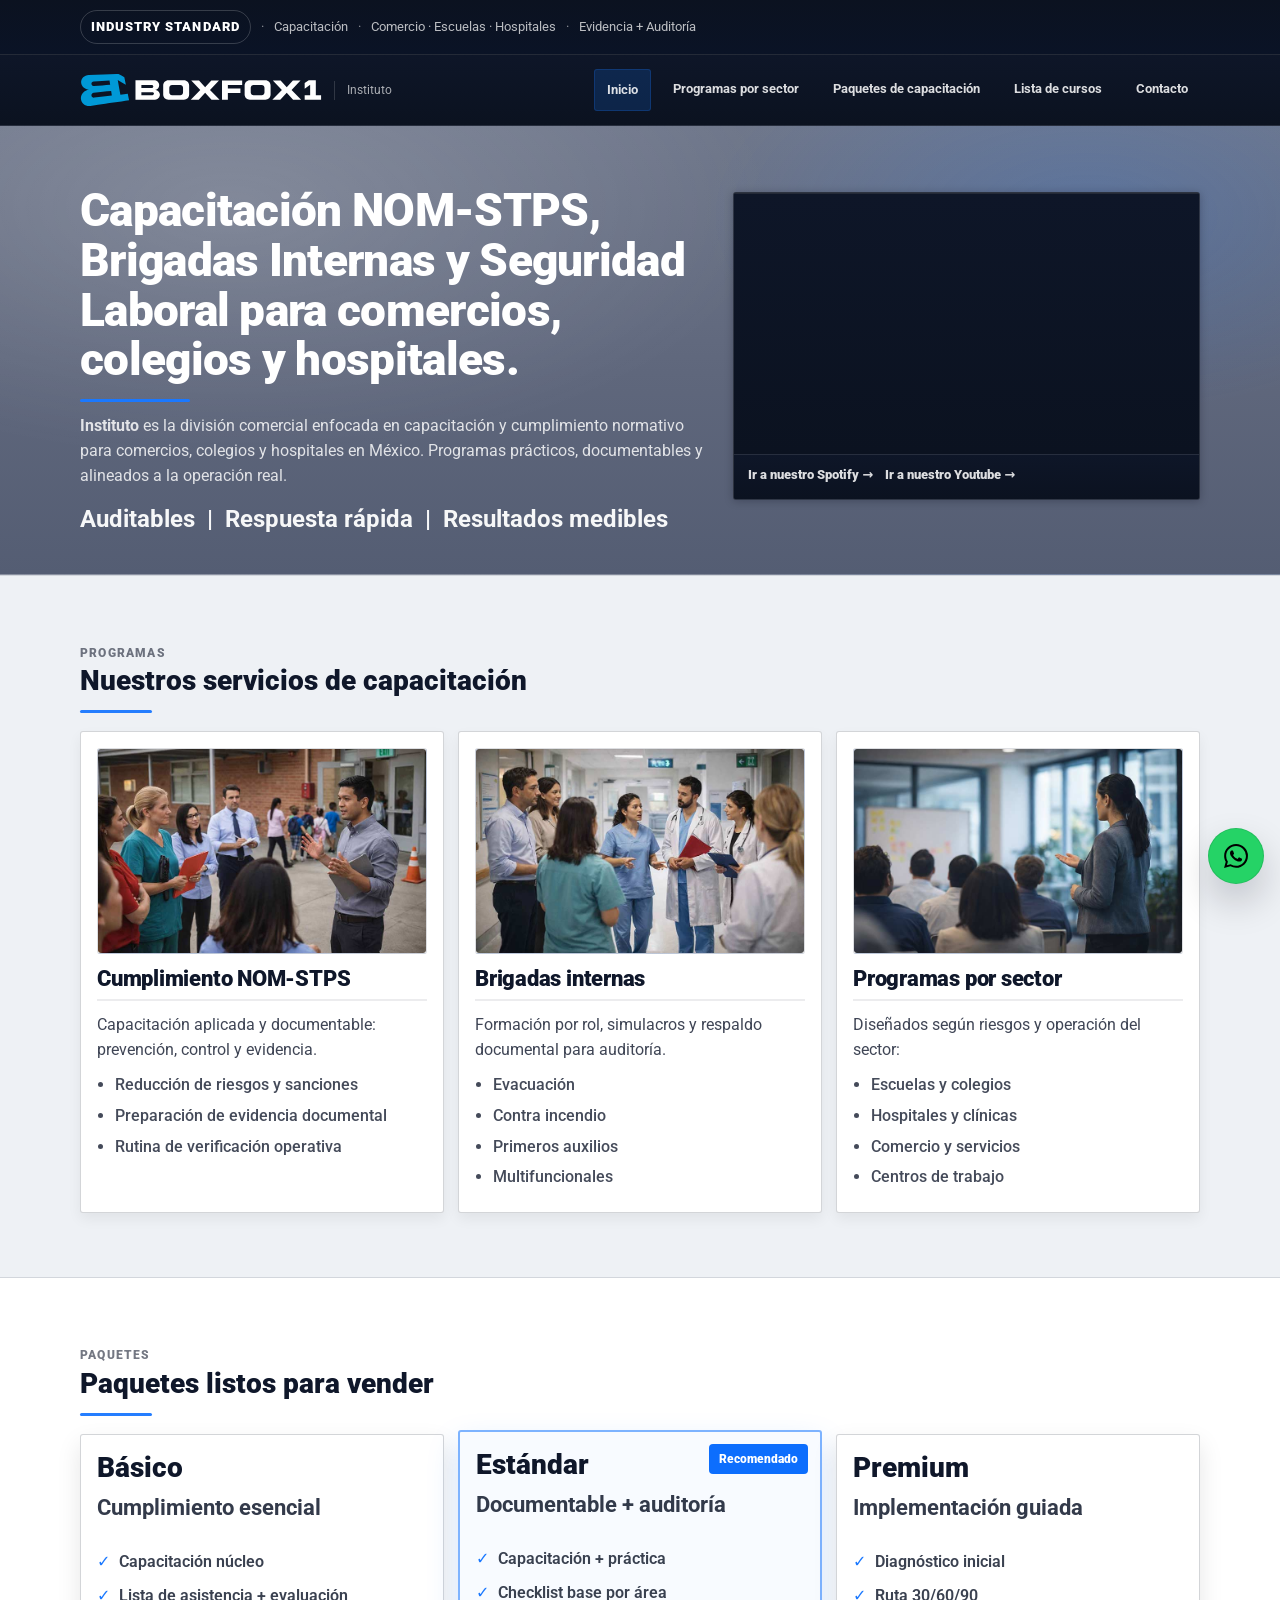
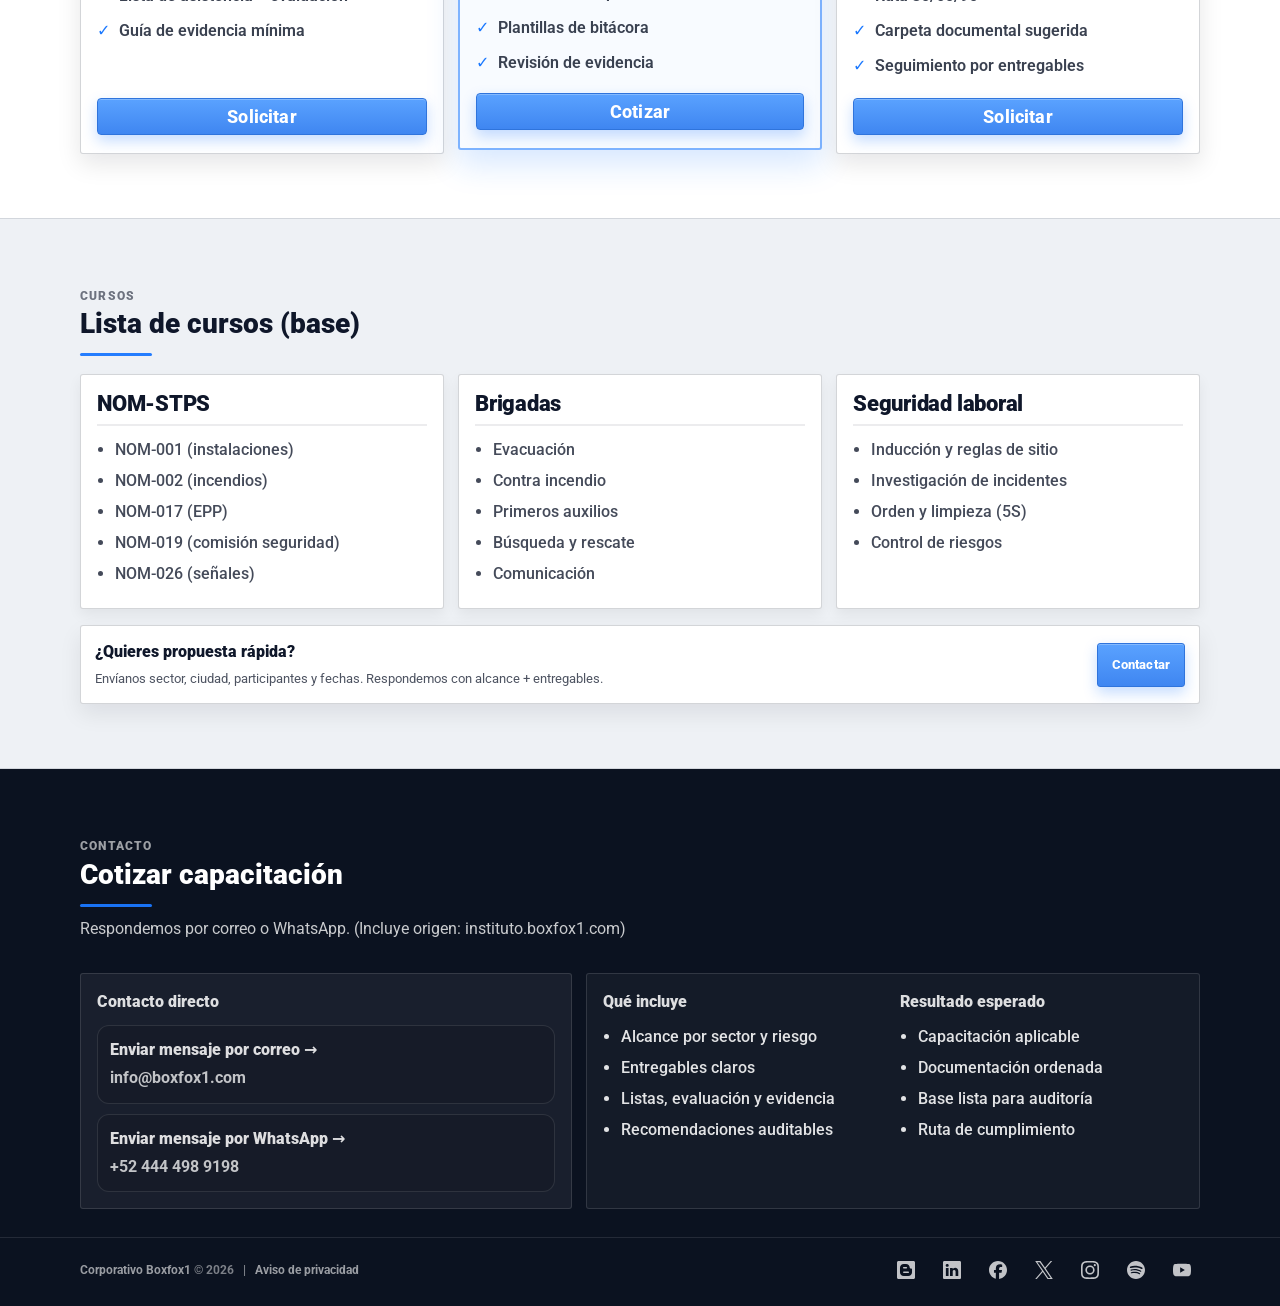
==== index.html @ 86f115dc "Sync local instituto.boxfox1.com" ====
<!-- =========================================
FILE: /index.html   (instituto.boxfox1.com)
Estructura tipo servicios (logo svg + redes)
========================================= -->
<!doctype html>
<html lang="es-MX">
  <head>
    <meta charset="utf-8" />
    <meta name="viewport" content="width=device-width, initial-scale=1" />

    <!-- Google tag (gtag.js) -->
    <script
      async
      src="https://www.googletagmanager.com/gtag/js?id=G-GGRX2Q2LLB"
    ></script>
    <script>
      window.dataLayer = window.dataLayer || [];
      function gtag() {
        dataLayer.push(arguments);
      }
      gtag("js", new Date());
      gtag("config", "G-GGRX2Q2LLB");
    </script>

    <title>Instituto Boxfox1 | Capacitación NOM-STPS y Brigadas</title>
    <meta
      name="description"
      content="Capacitación NOM-STPS, brigadas internas y seguridad laboral para comercios, colegios y hospitales. Programas prácticos, documentables y listos para auditoría."
    />
    <meta name="robots" content="index,follow" />
    <meta name="theme-color" content="#0b1220" />

    <link rel="canonical" href="https://instituto.boxfox1.com/" />

    <!-- Open Graph -->
    <meta property="og:type" content="website" />
    <meta
      property="og:title"
      content="Instituto Boxfox1 | Capacitación y Cumplimiento"
    />
    <meta
      property="og:description"
      content="Programas prácticos, documentables y listos para auditoría: NOM-STPS, brigadas y seguridad laboral."
    />
    <meta property="og:url" content="https://instituto.boxfox1.com/" />
    <meta property="og:site_name" content="Boxfox1" />

    <link rel="icon" href="assets/img/favicon.ico" />

    <!-- Roboto -->
    <link rel="preconnect" href="https://fonts.googleapis.com" />
    <link rel="preconnect" href="https://fonts.gstatic.com" crossorigin />
    <link
      rel="stylesheet"
      href="https://fonts.googleapis.com/css2?family=Roboto:wght@400;500;700;900&display=swap"
    />

    <link rel="stylesheet" href="assets/css/main.css" />
  </head>

  <body>
    <a class="skip" href="#principal">Saltar al contenido</a>

    <!-- Tira superior -->
    <div class="tira" role="note" aria-label="Identidad y alcance">
      <div class="wrap tira__inner">
        <span class="chip">Industry Standard</span>
        <span class="sep" aria-hidden="true">·</span>
        <span class="muted">Capacitación</span>
        <span class="sep" aria-hidden="true">·</span>
        <span class="muted">Comercio · Escuelas · Hospitales</span>
        <span class="sep" aria-hidden="true">·</span>
        <span class="muted">Evidencia + Auditoría</span>


      </div>
    </div>

    <!-- Cabecera -->
    <header class="cabecera" data-cabecera>
      <div class="wrap cabecera__inner">
        <a class="marca" href="#inicio" aria-label="Ir al inicio">
          <img
            class="marca__logo"
            src="assets/img/boxfox1.logo.white.svg"
            alt="Boxfox1"
            width="250"
            height="40"
            loading="eager"
            decoding="async"
          />
          <span class="marca__tag">Instituto</span>
        </a>

        <nav class="nav" aria-label="Navegación principal">
          <a class="nav__link is-active" href="#inicio">Inicio</a>
          <a class="nav__link" href="#programas">Programas por sector</a>
          <a class="nav__link" href="#paquetes">Paquetes de capacitación</a>
          <a class="nav__link" href="#cursos">Lista de cursos</a>
          <a class="nav__link" href="#contacto">Contacto</a>
        </nav>

        <button
          class="navbtn"
          type="button"
          aria-label="Abrir menú"
          aria-expanded="false"
          data-navbtn
        >
          <span class="navbtn__line" aria-hidden="true"></span>
          <span class="navbtn__line" aria-hidden="true"></span>
          <span class="navbtn__line" aria-hidden="true"></span>
        </button>
      </div>

      <!-- Panel móvil -->
      <div class="panel" data-panel aria-hidden="true">
        <div class="wrap panel__inner">
          <a class="panel__link is-active" href="#inicio">Inicio</a>
          <a class="panel__link" href="#programas">Programas por sector</a>
          <a class="panel__link" href="#paquetes">Paquetes</a>
          <a class="panel__link" href="#cursos">Lista de cursos</a>
          <a class="panel__link panel__link--cta" href="#contacto">Contacto</a>

          <div class="panel__meta">
            <div class="panel__metaTitle">Contacto directo</div>

            <a
              class="panel__metaLink"
              href="mailto:info@boxfox1.com?subject=Instituto%20Boxfox1%20|%20Informaci%C3%B3n&body=Origen%3A%20instituto.boxfox1.com%0A%0AHola%20Boxfox1%2C%20quiero%20informaci%C3%B3n%20de%20capacitaci%C3%B3n.%0A%0AInstituci%C3%B3n%2FEmpresa%3A%0ASector%3A%0ACiudad%3A%0AN%C3%BAmero%20de%20participantes%3A%0AFechas%20tentativas%3A%0A"
              >info@boxfox1.com</a
            >

            <a
              class="panel__metaLink"
              target="_blank"
              rel="noopener"
              href="https://wa.me/524444989198?text=Hola%20Boxfox1%2C%20vengo%20de%20instituto.boxfox1.com%20y%20quiero%20informaci%C3%B3n%20de%20capacitaci%C3%B3n.%0A%0AInstituci%C3%B3n%2FEmpresa%3A%0ASector%3A%0ACiudad%3A%0AN%C3%BAmero%20de%20participantes%3A%0AFechas%20tentativas%3A%0A"
              >WhatsApp 444 498 9198</a
            >
          </div>
        </div>
      </div>
    </header>

    <main id="principal">
      <!-- HERO comercial -->
      <section
        id="inicio"
        class="hero hero--home"
        aria-label="Portada Instituto"
      >
        <div class="wrap hero__grid">
          <div class="heroCopy">
            <h1 class="h1">
              Capacitación NOM-STPS, Brigadas Internas y Seguridad Laboral para
              comercios, colegios y hospitales.
            </h1>

            <p class="lead">
              <strong>Instituto</strong> es la división comercial enfocada en
              capacitación y cumplimiento normativo para comercios, colegios y
              hospitales en México. Programas prácticos, documentables y
              alineados a la operación real.
            </p>
            <div class="trustRow" aria-label="Beneficios clave">
              Auditables &nbsp|&nbsp Respuesta rápida &nbsp|&nbsp Resultados
              medibles
            </div>
          </div>

          <div class="heroMedia" aria-label="Video institucional">
            <div class="mediaCard">
              <!-- Sustituye por tu video real -->
              <div class="mediaFrame" role="group" aria-label="Video">
                <iframe
                  width="560"
                  height="315"
                  src="https://www.youtube.com/embed/ZF2Gz25KCLI?si=nkMCIq2-mWv9oo6t"
                  title="YouTube video player"
                  frameborder="0"
                  allow="
                    accelerometer;
                    autoplay;
                    clipboard-write;
                    encrypted-media;
                    gyroscope;
                    picture-in-picture;
                    web-share;
                  "
                  referrerpolicy="strict-origin-when-cross-origin"
                  allowfullscreen
                ></iframe>
              </div>

              <div class="mediaFoot">
                <a
                  class="microcta"
                  href="https://open.spotify.com/show/6O8W2euH2owYs06F3bGgIo"
                  >Ir a nuestro Spotify →</a
                >
                <a
                  class="microcta"
                  href="https://www.youtube.com/@Boxfox1industry"
                  >Ir a nuestro Youtube →</a
                >
              </div>
            </div>
          </div>
        </div>
      </section>

      <!-- Programas -->
      <section
        id="programas"
        class="seccion seccion--banda"
        aria-label="Programas por sector"
      >
        <div class="wrap">
          <header class="seccion__head">
            <div class="label">PROGRAMAS</div>
            <h2 class="h2 h2--line">Nuestros servicios de capacitación</h2>

          </header>

          <div class="cards3">
            <article class="card">
              <div class="card__img" aria-hidden="true">
                <div class="ph ph--1">
                  <img
                    src="assets/img/escuelas.jpg"
                    alt="Capacitación NOM-STPS en aula industrial"
                    loading="lazy"
                    decoding="async"
                  />
                </div>
              </div>
              <h3 class="h3">Cumplimiento NOM-STPS</h3>
              <p class="p">
                Capacitación aplicada y documentable: prevención, control y
                evidencia.
              </p>
              <ul class="list list--tight">
                <li>Reducción de riesgos y sanciones</li>
                <li>Preparación de evidencia documental</li>
                <li>Rutina de verificación operativa</li>
              </ul>
            </article>

            <article class="card">
              <div class="card__img" aria-hidden="true">
                <div class="ph ph--2">
                  <img
                    src="assets/img/hospitales.jpg"
                    alt="Capacitación NOM-STPS en aula industrial"
                    loading="lazy"
                    decoding="async"
                  />
                </div>
              </div>
              <h3 class="h3">Brigadas internas</h3>
              <p class="p">
                Formación por rol, simulacros y respaldo documental para
                auditoría.
              </p>
              <ul class="list list--tight">
                <li>Evacuación</li>
                <li>Contra incendio</li>
                <li>Primeros auxilios</li>
                <li>Multifuncionales</li>
              </ul>
            </article>

            <article class="card">
              <div class="card__img" aria-hidden="true">
                <div class="ph ph--3">
                  <img
                    src="assets/img/cumplimiento.jpg"
                    alt="Capacitación NOM-STPS en aula industrial"
                    loading="lazy"
                    decoding="async"
                  />
                </div>
              </div>
              <h3 class="h3">Programas por sector</h3>
              <p class="p">Diseñados según riesgos y operación del sector:</p>
              <ul class="list list--tight">
                <li>Escuelas y colegios</li>
                <li>Hospitales y clínicas</li>
                <li>Comercio y servicios</li>
                <li>Centros de trabajo</li>
              </ul>
            </article>
          </div>
        </div>
      </section>

      <!-- Paquetes -->
      <section id="paquetes" class="seccion" aria-label="Paquetes">
        <div class="wrap">
          <header class="seccion__head">
            <div class="label">PAQUETES</div>
            <h2 class="h2 h2--line">Paquetes listos para vender</h2>

          </header>

          <div class="pricing">
            <article class="priceCard">
              <div class="priceCard__k">Básico</div>
              <div class="priceCard__t">Cumplimiento esencial</div>
              <ul class="list list--tight">
                <li>Capacitación núcleo</li>
                <li>Lista de asistencia + evaluación</li>
                <li>Guía de evidencia mínima</li>
              </ul>
              <a class="btn btn--cta" href="#contacto">Solicitar</a>
            </article>

            <article class="priceCard priceCard--hot">
              <div class="priceCard__badge">Recomendado</div>
              <div class="priceCard__k">Estándar</div>
              <div class="priceCard__t">Documentable + auditoría</div>
              <ul class="list list--tight">
                <li>Capacitación + práctica</li>
                <li>Checklist base por área</li>
                <li>Plantillas de bitácora</li>
                <li>Revisión de evidencia</li>
              </ul>
              <a class="btn btn--cta" href="#contacto">Cotizar</a>
            </article>

            <article class="priceCard">
              <div class="priceCard__k">Premium</div>
              <div class="priceCard__t">Implementación guiada</div>
              <ul class="list list--tight">
                <li>Diagnóstico inicial</li>
                <li>Ruta 30/60/90</li>
                <li>Carpeta documental sugerida</li>
                <li>Seguimiento por entregables</li>
              </ul>
              <a class="btn btn--cta" href="#contacto">Solicitar</a>
            </article>
          </div>
        </div>
      </section>

      <!-- Cursos -->
      <section
        id="cursos"
        class="seccion seccion--banda"
        aria-label="Lista de cursos"
      >
        <div class="wrap">
          <header class="seccion__head">
            <div class="label">CURSOS</div>
            <h2 class="h2 h2--line">Lista de cursos (base)</h2>

          </header>

          <div class="cards3">
            <article class="card">
              <h3 class="h3">NOM-STPS</h3>
              <ul class="list list--tight">
                <li>NOM-001 (instalaciones)</li>
                <li>NOM-002 (incendios)</li>
                <li>NOM-017 (EPP)</li>
                <li>NOM-019 (comisión seguridad)</li>
                <li>NOM-026 (señales)</li>
              </ul>
            </article>

            <article class="card">
              <h3 class="h3">Brigadas</h3>
              <ul class="list list--tight">
                <li>Evacuación</li>
                <li>Contra incendio</li>
                <li>Primeros auxilios</li>
                <li>Búsqueda y rescate</li>
                <li>Comunicación</li>
              </ul>
            </article>

            <article class="card">
              <h3 class="h3">Seguridad laboral</h3>
              <ul class="list list--tight">
                <li>Inducción y reglas de sitio</li>
                <li>Investigación de incidentes</li>
                <li>Orden y limpieza (5S)</li>
                <li>Control de riesgos</li>
              </ul>
            </article>
          </div>

          <div class="ctaInline" style="margin-top: 16px">
            <div>
              <div class="ctaInline__k">¿Quieres propuesta rápida?</div>
              <div class="ctaInline__v">
                Envíanos sector, ciudad, participantes y fechas. Respondemos con
                alcance + entregables.
              </div>
            </div>
            <a class="btn btn--cta" href="#contacto">Contactar</a>
          </div>
        </div>
      </section>

      <!-- CONTACTO + FOOTER (igual filosofía que servicios) -->
      <section
        id="contacto"
        class="seccion seccion--mando seccion--bottom"
        aria-label="Contacto y pie"
      >
        <div class="wrap">
          <header class="seccion__head">
            <div class="label">CONTACTO</div>
            <h2 class="h2 h2--line">Cotizar capacitación</h2>
            <p class="p">
              Respondemos por correo o WhatsApp. (Incluye origen:
              instituto.boxfox1.com)
            </p>
          </header>

          <div class="contact">
            <div class="contactCard">
              <div class="contactCard__title">Contacto directo</div>

              <a
                class="contactRow"
                href="mailto:info@boxfox1.com?subject=Instituto%20Boxfox1%20|%20Cotizaci%C3%B3n&body=Origen%3A%20instituto.boxfox1.com%0A%0AHola%20Boxfox1%2C%20quiero%20cotizar%20capacitaci%C3%B3n.%0A%0AInstituci%C3%B3n%2FEmpresa%3A%0ASector%3A%0ACiudad%3A%0AN%C3%BAmero%20de%20participantes%3A%0AFechas%20tentativas%3A%0A"
              >
                <span class="contactRow__k">Enviar mensaje por correo →</span>
                <span class="contactRow__v">info@boxfox1.com</span>
              </a>

              <a
                class="contactRow"
                target="_blank"
                rel="noopener"
                href="https://wa.me/524444989198?text=Hola%20Boxfox1%2C%20vengo%20de%20instituto.boxfox1.com%20y%20quiero%20cotizar%20capacitaci%C3%B3n.%0A%0AInstituci%C3%B3n%2FEmpresa%3A%0ASector%3A%0ACiudad%3A%0AN%C3%BAmero%20de%20participantes%3A%0AFechas%20tentativas%3A%0A"
              >
                <span class="contactRow__k">Enviar mensaje por WhatsApp →</span>
                <span class="contactRow__v">+52 444 498 9198</span>
              </a>
            </div>

            <div class="contactCard contactCard--soft">
              <div class="contactGrid">
                <div>
                  <div class="contactCard__title">Qué incluye</div>
                  <ul class="list list--tight">
                    <li>Alcance por sector y riesgo</li>
                    <li>Entregables claros</li>
                    <li>Listas, evaluación y evidencia</li>
                    <li>Recomendaciones auditables</li>
                  </ul>
                </div>
                <div>
                  <div class="contactCard__title">Resultado esperado</div>
                  <ul class="list list--tight">
                    <li>Capacitación aplicable</li>
                    <li>Documentación ordenada</li>
                    <li>Base lista para auditoría</li>
                    <li>Ruta de cumplimiento</li>
                  </ul>
                </div>
              </div>
            </div>
          </div>
        </div>

        <!-- FOOTER V3 (redes iguales a servicios) -->
        <footer class="footer" aria-label="Pie de página">
          <div class="wrap footer__inner">
            <div class="footer__col">
              <div class="footer__legal">
                <a
                  class="footer__link footer__link--legal"
                  href="https://corporativo.boxfox1.com/"
                  target="_blank"
                  rel="noopener"
                >
                  Corporativo Boxfox1
                </a>
                © 2026 &nbsp; | &nbsp;

                <a
                  class="footer__link footer__link--legal"
                  href="#"
                  data-open-privacy
                >
                  Aviso de privacidad
                </a>
              </div>
            </div>

            <div class="footer__col footer__col--right">
              <div class="footer__icons" aria-label="Redes sociales Boxfox1">
                <a
                  class="iconlink"
                  href="https://blog.boxfox1.com/"
                  target="_blank"
                  rel="noopener"
                  aria-label="Blog Boxfox1"
                >
                  <img
                    src="assets/img/icons/blog.svg"
                    alt=""
                    aria-hidden="true"
                  />
                </a>

                <a
                  class="iconlink"
                  href="https://www.linkedin.com/company/boxfox1industry"
                  target="_blank"
                  rel="noopener"
                  aria-label="LinkedIn"
                >
                  <img
                    src="assets/img/icons/linkedin.svg"
                    alt=""
                    aria-hidden="true"
                  />
                </a>

                <a
                  class="iconlink"
                  href="https://www.facebook.com/boxfox1industria/"
                  target="_blank"
                  rel="noopener"
                  aria-label="Facebook"
                >
                  <img
                    src="assets/img/icons/facebook.svg"
                    alt=""
                    aria-hidden="true"
                  />
                </a>

                <a
                  class="iconlink"
                  href="https://x.com/Boxfox1industry"
                  target="_blank"
                  rel="noopener"
                  aria-label="X"
                >
                  <img src="assets/img/icons/x.svg" alt="" aria-hidden="true" />
                </a>

                <a
                  class="iconlink"
                  href="https://www.instagram.com/boxfox1.industry/"
                  target="_blank"
                  rel="noopener"
                  aria-label="Instagram"
                >
                  <img
                    src="assets/img/icons/instagram.svg"
                    alt=""
                    aria-hidden="true"
                  />
                </a>

                <a
                  class="iconlink"
                  href="https://open.spotify.com/show/6O8W2euH2owYs06F3bGgIo"
                  target="_blank"
                  rel="noopener"
                  aria-label="Spotify"
                >
                  <img
                    src="assets/img/icons/spotify.svg"
                    alt=""
                    aria-hidden="true"
                  />
                </a>

                <a
                  class="iconlink"
                  href="https://www.youtube.com/@Boxfox1industry"
                  target="_blank"
                  rel="noopener"
                  aria-label="YouTube"
                >
                  <img
                    src="assets/img/icons/youtube.svg"
                    alt=""
                    aria-hidden="true"
                  />
                </a>
              </div>
            </div>
          </div>
        </footer>
      </section>

      <!-- Botón flotante: WhatsApp -->
      <a
        class="wafab"
        target="_blank"
        rel="noopener"
        href="https://wa.me/524444989198?text=Hola%20Boxfox1%2C%20vengo%20de%20instituto.boxfox1.com%20y%20quiero%20cotizar%20capacitaci%C3%B3n."
        aria-label="Contactar por WhatsApp"
      >
        <img
          src="assets/img/icons/whatsapp.svg"
          alt="WhatsApp"
          aria-hidden="true"
        />
      </a>

      <!-- PRIVACIDAD MODAL (V3) -->
      <div
        class="modal"
        id="privacyModal"
        role="dialog"
        aria-modal="true"
        aria-hidden="true"
        aria-labelledby="privacyTitle"
        aria-describedby="privacyDesc"
      >
        <div class="modal__backdrop" data-modal-close></div>

        <div class="modal__panel" role="document">
          <div class="modal__top">
            <div class="modal__kicker">
              <span class="kicker__dot" aria-hidden="true"></span>
              AVISO DE PRIVACIDAD
            </div>

            <button
              class="modal__x"
              type="button"
              aria-label="Cerrar"
              data-modal-close
            >
              ×
            </button>
          </div>

          <h2 class="h2" id="privacyTitle" style="margin-top: 8px">
            Tratamiento de datos personales
          </h2>

          <p class="p" id="privacyDesc" style="margin-top: 6px">
            Al proporcionar tus datos (nombre, institución/empresa, correo y/o
            teléfono), autorizas a Boxfox1 a utilizarlos únicamente para
            contactarte, dar seguimiento a tu solicitud y enviarte información
            relacionada con nuestros servicios. No vendemos ni compartimos tus
            datos con terceros, salvo cuando sea necesario para cumplir
            obligaciones legales. Puedes solicitar acceso, rectificación o
            eliminación de tus datos escribiendo a
            <a
              class="link"
              href="mailto:info@boxfox1.com?subject=Privacidad%20|%20Solicitud%20ARCO&body=Origen%3A%20instituto.boxfox1.com%0A%0AHola%20Boxfox1%2C%20quiero%20ejercer%20mis%20derechos%20ARCO.%0A%0ANombre%3A%0ACorreo%3A%0ASolicitud%3A%0A"
              >info@boxfox1.com</a
            >.
          </p>

          <div class="modal__actions">
            <button class="btn btn--primario" type="button" data-modal-close>
              Aceptar
            </button>
          </div>

          <p class="muted" style="font-size: 12px; margin-top: 10px">
            Origen: instituto.boxfox1.com
          </p>
        </div>
      </div>
    </main>

    <script src="assets/js/main.js" defer></script>
  </body>
</html>
---- assets/css/main.css ----
/* =========================================
FILE: /assets/css/main.css
Instituto Boxfox1 (Comercial) — base estable (FINAL)
Incluye fixes globales (fondo + overscroll + overflow-x)
========================================= */

:root {
  --fondo: #ffffff;
  --grisBanda: #f3f5f8;

  --texto: #0f172a;
  --muted: rgba(15, 23, 42, 0.72);

  --linea: rgba(15, 23, 42, 0.12);
  --linea2: rgba(15, 23, 42, 0.18);

  --azul: #1a78ff;

  --dark: #0b1220;
  --dark2: #0e1628;

  --radius: 3px;
  --sombra2: 0 10px 22px rgba(2, 6, 23, 0.08);

  --wrap: 1120px;

  --space-1: 8px;
  --space-2: 16px;
  --space-3: 24px;
  --space-4: 32px;
  --space-5: 48px;
  --space-6: 64px;

  --space-xs: 8px;
  --space-sm: 12px;
  --space-md: 16px;
  --space-lg: 24px;
  --space-xl: 32px;
  --space-2xl: 48px;
  --space-3xl: 64px;
}

/* Fixes globales baseline */
html,
body {
  background: var(--fondo);
}
html {
  overscroll-behavior-y: none;
}
body {
  overflow-x: hidden;
}

* {
  box-sizing: border-box;
}
body {
  margin: 0;
  font-family:
    "Roboto",
    system-ui,
    -apple-system,
    Segoe UI,
    Arial,
    sans-serif;
  color: var(--texto);
  line-height: 1.55;
}

img {
  max-width: 100%;
  height: auto;
  display: block;
}
a {
  color: inherit;
  text-decoration: none;
}

.wrap {
  width: min(var(--wrap), calc(100% - 32px));
  margin: 0 auto;
}

.skip {
  position: absolute;
  left: -999px;
  top: 10px;
  background: #fff;
  padding: 10px 12px;
  border: 1px solid var(--linea);
  z-index: 9999;
}
.skip:focus {
  left: 12px;
}

/* Tipografía */
.h1 {
  font-size: clamp(30px, 3.6vw, 46px);
  line-height: 1.08;
  margin: 0;
  font-weight: 900;
  letter-spacing: -0.015em;
}
.h2 {
  font-size: 28px;
  line-height: 1.2;
  margin: 0;
  font-weight: 900;
}
.h3 {
  font-size: 18px;
  line-height: 1.2;
  margin: 0;
  font-weight: 900;
}
.p {
  margin: 10px 0 0;
  color: rgba(15, 23, 42, 0.8);
}
.lead {
  font-size: 16px;
  color: rgba(15, 23, 42, 0.78);
  margin: 12px 0 0;
}

.label {
  display: inline-block;
  font-size: 12px;
  font-weight: 900;
  letter-spacing: 0.1em;
  text-transform: uppercase;
  color: rgba(15, 23, 42, 0.58);
}

/* Tira */
.tira {
  background: linear-gradient(180deg, var(--dark), #0a1326);
  border-bottom: 1px solid rgba(255, 255, 255, 0.1);
  color: #fff;
  font-size: 13px;
}
.tira__inner {
  display: flex;
  align-items: center;
  gap: 10px;
  padding: 10px 0;
}
.chip {
  font-weight: 900;
  letter-spacing: 0.08em;
  text-transform: uppercase;
  border: 1px solid rgba(255, 255, 255, 0.18);
  padding: 6px 10px;
  border-radius: 999px;
}
.sep {
  opacity: 0.55;
}
.tira .muted {
  color: rgba(255, 255, 255, 0.72);
}
.tira__cta {
  margin-left: auto;
  border: 1px solid rgba(255, 255, 255, 0.18);
  padding: 6px 10px;
  border-radius: 10px;
}
.nav__link--soft {
  background: rgba(255, 255, 255, 0.06);
}

/* Header */
.cabecera {
  position: sticky;
  top: 0;
  z-index: 50;
  background: linear-gradient(180deg, var(--dark2), var(--dark));
  border-bottom: 1px solid rgba(255, 255, 255, 0.1);
}
.cabecera.is-shadow {
  box-shadow: 0 10px 22px rgba(2, 6, 23, 0.24);
}

.cabecera__inner {
  display: flex;
  align-items: center;
  gap: 14px;
  padding: 14px 0;
}

.marca {
  display: flex;
  align-items: center;
  gap: 12px;
  min-width: 220px;
}

.marca__logo {
  height: 34px;
  width: auto;
}

.marca__tag {
  font-size: 12px;
  color: rgba(255, 255, 255, 0.65);
  border-left: 1px solid rgba(255, 255, 255, 0.15);
  padding-left: 12px;
  white-space: nowrap;
}

.nav {
  margin-left: auto;
  display: flex;
  gap: 10px;
}
.nav__link {
  color: rgba(255, 255, 255, 0.86);
  font-weight: 700;
  font-size: 13px;
  padding: 10px 12px;
  border-radius: 3px;
}
.nav__link:hover {
  background: rgba(255, 255, 255, 0.06);
}
.nav__link.is-active {
  background: rgba(26, 120, 255, 0.18);
  border: 1px solid rgba(26, 120, 255, 0.22);
}

/* Burger */
.navbtn {
  display: none;
  background: transparent;
  border: 1px solid rgba(255, 255, 255, 0.16);
  border-radius: 10px;
  padding: 10px;
}
.navbtn__line {
  width: 20px;
  height: 2px;
  background: rgba(255, 255, 255, 0.88);
  display: block;
  margin: 4px 0;
  border-radius: 2px;
}

/* Panel móvil */
.panel {
  display: none;
  border-top: 1px solid rgba(255, 255, 255, 0.1);
  background: linear-gradient(180deg, #0a1326, #0b1220);
}
.panel.is-open {
  display: block;
}
.panel__inner {
  padding: 14px 0 18px;
}
.panel__link {
  display: block;
  color: rgba(255, 255, 255, 0.88);
  font-weight: 800;
  padding: 12px 12px;
  border: 1px solid rgba(255, 255, 255, 0.1);
  border-radius: 12px;
  margin: 10px 0;
  background: rgba(255, 255, 255, 0.03);
}
.panel__link--cta {
  border-color: rgba(26, 120, 255, 0.28);
  background: rgba(26, 120, 255, 0.12);
}
.panel__meta {
  margin-top: 14px;
  padding-top: 12px;
  border-top: 1px solid rgba(255, 255, 255, 0.1);
}
.panel__metaTitle {
  color: rgba(255, 255, 255, 0.7);
  font-weight: 900;
  font-size: 12px;
  letter-spacing: 0.06em;
  text-transform: uppercase;
  margin-bottom: 10px;
}
.panel__metaLink {
  display: block;
  color: rgba(255, 255, 255, 0.92);
  font-weight: 700;
  padding: 8px 0;
}

@media (max-width: 980px) {
  .nav {
    display: none;
  }
  .navbtn {
    display: inline-flex;
  }
}

/* Secciones */
.seccion {
  padding: var(--space-6) 0;
}
.seccion--banda {
  background: #eef1f5;
  border-top: 1px solid var(--linea);
  border-bottom: 1px solid var(--linea);
}
.seccion--mando {
  background: #0b1220;
  color: #fff;
}
.seccion--bottom {
  padding-bottom: 0;
}

.seccion__head {
  margin-bottom: 18px;
}
.seccion__head .p {
  max-width: 80ch;
  margin-bottom: var(--space-4);
}

/* Firma visual Boxfox1 (H2) */
.seccion__head .h2 {
  position: relative;
}
.seccion__head .h2::after {
  content: "";
  display: block;
  width: 72px;
  height: 3px;
  margin-top: 12px;
  background: var(--azul);
  border-radius: 999px;
  opacity: 0.95;
}

/* Hero HOME */
.hero--home {
  background:
    radial-gradient(
      900px 420px at 18% 18%,
      rgba(255, 255, 255, 0.16),
      transparent 60%
    ),
    radial-gradient(
      700px 360px at 85% 20%,
      rgba(26, 120, 255, 0.18),
      transparent 55%
    ),
    linear-gradient(180deg, #6f778b 0%, #5f677c 55%, #545d73 100%);
  color: #fff;
  padding: 60px 0 38px;
  border-bottom: 1px solid rgba(255, 255, 255, 0.1);
}
.hero__grid {
  display: grid;
  grid-template-columns: 1.15fr 0.85fr;
  gap: 22px;
  align-items: start;
}
.heroKicker {
  font-size: 12px;
  font-weight: 900;
  letter-spacing: 0.1em;
  text-transform: uppercase;
  color: rgba(255, 255, 255, 0.72);
}
.hero--home .lead {
  color: rgba(255, 255, 255, 0.82);
}
.hero--home .p {
  color: rgba(255, 255, 255, 0.8);
}

.hero__actions {
  display: flex;
  flex-wrap: wrap;
  gap: 10px;
  margin-top: 14px;
}

/* H1 underline */
.heroCopy .h1::after {
  content: "";
  display: block;
  width: 110px;
  height: 3px;
  margin-top: 14px;
  background: #1a78ff;
  border-radius: 2px;
}

/* TRUST ROW (más visible) */
.trustRow {
  display: flex;
  flex-wrap: wrap;
  gap: 12px;
  margin-top: 16px;
  font-size: 24px;
  font-weight: 700;
  line-height: 1.3;
  color: rgba(255, 255, 255, 0.95);
}
.trust {
  font-size: 12px;
  font-weight: 900;
  color: rgba(255, 255, 255, 0.82);
  border: 1px solid rgba(255, 255, 255, 0.14);
  background: rgba(255, 255, 255, 0.06);
  padding: 8px 10px;
  border-radius: 999px;
}

.heroMedia {
  padding-top: 6px;
}

/* MEDIA CARD */
.mediaCard {
  border: 1px solid rgba(255, 255, 255, 0.14);
  background: linear-gradient(180deg, var(--dark2), var(--dark));
  border-radius: var(--radius);
  overflow: hidden;
  box-shadow: 0 1px 8px rgba(2, 6, 23, 0.26);
}
.mediaTop {
  padding: 14px 14px 10px;
}
.mediaTitle {
  font-weight: 900;
}
.mediaMeta {
  color: rgba(255, 255, 255, 0.74);
  font-size: 12px;
  margin-top: 2px;
}
.mediaFrame {
  position: relative;
  aspect-ratio: 16 / 9;
  background: rgba(0, 0, 0, 0.25);
  border-top: 1px solid rgba(255, 255, 255, 0.1);
  border-bottom: 1px solid rgba(255, 255, 255, 0.1);
}
.mediaFrame iframe {
  position: absolute;
  inset: 0;
  width: 100%;
  height: 100%;
  border: 0;
}
.mediaFoot {
  padding: 10px 14px 14px;
  display: flex;
  gap: 12px;
  flex-wrap: wrap;
  background: transparent; /* ← sin negro */
}
.microcta {
  font-weight: 900;
  font-size: 13px;
  color: rgba(255, 255, 255, 0.86);
}
.microcta:hover {
  text-decoration: underline;
}

@media (max-width: 980px) {
  .hero__grid {
    grid-template-columns: 1fr;
  }
}

/* Botones */
.btn {
  display: inline-flex;
  align-items: center;
  justify-content: center;
  padding: 11px 14px;
  border-radius: 3px;
  font-weight: 900;
  font-size: 13px;
  border: 1px solid transparent;
}
.btn--primario {
  background: #ffffff;
  color: #0b1220;
  border-color: rgba(255, 255, 255, 0.3);
}
.btn--secundario {
  background: rgba(255, 255, 255, 0.08);
  color: #fff;
  border-color: rgba(255, 255, 255, 0.18);
}

/* BOTÓN CTA — estilo sistema */
.btn--cta {
  background: linear-gradient(180deg, #5aa2ff 0%, #3f86f1 100%);
  border: 1px solid #2f74dc;
  color: #fff;
  font-weight: 800;
  letter-spacing: 0.01em;
  box-shadow:
    inset 0 1px 0 rgba(255, 255, 255, 0.25),
    0 6px 14px rgba(26, 120, 255, 0.25);
  transition:
    transform 0.2s ease,
    box-shadow 0.2s ease,
    filter 0.2s ease;
}
.btn--cta:hover {
  transform: translateY(-1px);
  box-shadow:
    inset 0 1px 0 rgba(255, 255, 255, 0.3),
    0 10px 20px rgba(26, 120, 255, 0.32);
  filter: brightness(1.03);
}
.btn--cta:active {
  transform: translateY(0);
  box-shadow:
    inset 0 2px 4px rgba(0, 0, 0, 0.15),
    0 4px 10px rgba(26, 120, 255, 0.22);
}

/* Cards */
.card {
  border: 1px solid var(--linea2);
  background: #fff;
  border-radius: var(--radius);
  padding: 16px 16px;
  box-shadow: 0 6px 14px rgba(2, 6, 23, 0.06);
  transition:
    transform 0.25s ease,
    box-shadow 0.25s ease;
}
.cards3 {
  display: grid;
  grid-template-columns: repeat(3, 1fr);
  gap: 14px;
}
@media (max-width: 980px) {
  .cards3 {
    grid-template-columns: 1fr;
  }
}

.ph {
  width: 100%;
  aspect-ratio: 16/10;
  border-radius: 3px;
  border: 1px solid var(--linea);
  background:
    radial-gradient(
      500px 220px at 30% 20%,
      rgba(26, 120, 255, 0.18),
      transparent 60%
    ),
    linear-gradient(180deg, rgba(15, 23, 42, 0.08), rgba(15, 23, 42, 0.02));
  margin-bottom: 12px;
  overflow: hidden;
}
.ph img {
  width: 100%;
  height: 100%;
  object-fit: cover;
  object-position: center;
  display: block;
  border-radius: inherit;
}

.list {
  margin: 10px 0 0;
  padding-left: 18px;
  color: rgba(15, 23, 42, 0.78);
  font-weight: 500;
}
.list--tight li {
  margin: 6px 0;
}

/* Pricing */
.pricing {
  display: grid;
  grid-template-columns: repeat(3, 1fr);
  gap: 14px;
}
@media (max-width: 980px) {
  .pricing {
    grid-template-columns: 1fr;
  }
}

.priceCard {
  border: 1px solid var(--linea2);
  background: #fff;
  border-radius: var(--radius);
  padding: 18px 16px;
  box-shadow: 0 10px 24px rgba(2, 6, 23, 0.1);
  position: relative;
  transition:
    transform 0.25s ease,
    box-shadow 0.25s ease;

  display: flex;
  flex-direction: column;
  height: 100%;
  min-height: 320px;
}

.priceCard__k {
  font-size: 28px;
  font-weight: 900;
  line-height: 1.1;
  margin-bottom: 6px;
}
.priceCard__t {
  margin-top: 2px;
  font-size: 22px;
  font-weight: 700;
  color: rgba(15, 23, 42, 0.85);
}

.priceCard--hot {
  border: 2px solid rgba(26, 120, 255, 0.55);
  background: #f8fbff;
  box-shadow: 0 14px 32px rgba(26, 120, 255, 0.18);
  transform: translateY(-4px);
}

.priceCard__badge {
  position: absolute;
  top: 12px;
  right: 12px;
  background: #0d6efd;
  color: #fff;
  font-weight: 900;
  font-size: 12px;
  padding: 6px 10px;
  border-radius: 4px;
}

/* Pricing bullets tipo enterprise */
.priceCard .list {
  list-style: none;
  padding-left: 0;
  margin-top: 14px;
}
.priceCard .list li {
  position: relative;
  padding-left: 22px;
  margin: 10px 0;
  color: rgba(15, 23, 42, 0.82);
  font-weight: 600;
}
.priceCard .list li::before {
  content: "✓";
  position: absolute;
  left: 0;
  top: 0;
  color: var(--azul);
  font-weight: 900;
}

/* CTA dentro de pricing: grande y consistente */
.priceCard .btn {
  margin-top: auto;
  width: 100%;
  font-size: 18px; /* texto más presente */
  font-weight: 800;
  padding: 6.5px 14px; /* menos alto */
  border-radius: 4px;
  line-height: 1.2;
}

/* CTA inline */
.ctaInline {
  margin-top: 12px;
  border: 1px solid var(--linea2);
  background: #fff;
  border-radius: var(--radius);
  padding: 14px 14px;
  display: flex;
  align-items: center;
  justify-content: space-between;
  gap: 14px;
  flex-wrap: wrap;
  box-shadow: var(--sombra2);
}
.ctaInline__k {
  font-weight: 900;
}
.ctaInline__v {
  margin-top: 4px;
  color: rgba(15, 23, 42, 0.74);
  font-size: 13px;
}

/* Contacto (dark) */
.seccion--mando .label {
  color: rgba(255, 255, 255, 0.6);
}
.seccion--mando .h2 {
  color: #fff;
}
.seccion--mando .p {
  color: rgba(255, 255, 255, 0.78);
}
.seccion--mando .list {
  color: rgba(255, 255, 255, 0.88);
}
.seccion--mando .list li {
  color: inherit;
}

.contact {
  display: grid;
  grid-template-columns: 1fr 1.25fr;
  gap: 14px;
  padding-bottom: 28px;
}
@media (max-width: 980px) {
  .contact {
    grid-template-columns: 1fr;
  }
}

.contactCard {
  border: 1px solid rgba(255, 255, 255, 0.12);
  background: rgba(255, 255, 255, 0.06);
  border-radius: var(--radius);
  padding: 16px 16px;
}
.contactCard--soft {
  background: rgba(255, 255, 255, 0.04);
}

.contactCard__title {
  font-weight: 900;
  color: rgba(255, 255, 255, 0.86);
  margin-bottom: 10px;
}
.contactGrid {
  display: grid;
  grid-template-columns: 1fr 1fr;
  gap: 14px;
}
@media (max-width: 980px) {
  .contactGrid {
    grid-template-columns: 1fr;
  }
}

.contactRow {
  display: block;
  padding: 12px 12px;
  border-radius: 12px;
  border: 1px solid rgba(255, 255, 255, 0.1);
  background: rgba(0, 0, 0, 0.1);
  margin-top: 10px;
}
.contactRow__k {
  display: block;
  font-weight: 900;
  color: rgba(255, 255, 255, 0.86);
}
.contactRow__v {
  display: block;
  margin-top: 3px;
  color: rgba(255, 255, 255, 0.74);
  font-weight: 700;
}

.link {
  color: rgba(140, 190, 255, 1);
  font-weight: 800;
}
.link:hover {
  text-decoration: underline;
}

/* Footer V3 */
.footer {
  border-top: 1px solid rgba(255, 255, 255, 0.1);
  padding: 14px 0 18px;
  background: #0b1220;
}
.footer__inner {
  display: flex;
  align-items: center;
  justify-content: space-between;
  gap: 14px;
  flex-wrap: wrap;
}
.footer__legal {
  color: rgba(255, 255, 255, 0.62);
  font-size: 12px;
  font-weight: 700;
  opacity: 0.75;
}
.footer__link--legal {
  color: rgba(255, 255, 255, 0.78);
}

.footer__icons {
  display: flex;
  gap: 10px;
  opacity: 0.75;
}
.iconlink {
  width: 36px;
  height: 36px;
  border-radius: 0;
  border: none;
  background: transparent;
  display: grid;
  place-items: center;
}
.iconlink img {
  width: 18px;
  height: 18px;
  filter: brightness(0) invert(1); /* blanco */
}

/* Modal */
.modal {
  position: fixed;
  inset: 0;
  display: none;
  z-index: 80;
}
.modal.is-open {
  display: block;
}
.modal__backdrop {
  position: absolute;
  inset: 0;
  background: rgba(2, 6, 23, 0.65);
}
.modal__panel {
  position: relative;
  width: min(720px, calc(100% - 28px));
  margin: 7vh auto;
  background: #fff;
  border-radius: 16px;
  border: 1px solid rgba(15, 23, 42, 0.14);
  box-shadow: 0 26px 70px rgba(2, 6, 23, 0.3);
  padding: 16px 16px 18px;
}
.modal__top {
  display: flex;
  align-items: center;
  justify-content: space-between;
  gap: 12px;
}
.modal__kicker {
  font-weight: 900;
  letter-spacing: 0.1em;
  text-transform: uppercase;
  font-size: 12px;
  color: rgba(15, 23, 42, 0.6);
  display: flex;
  align-items: center;
  gap: 8px;
}
.kicker__dot {
  width: 10px;
  height: 10px;
  border-radius: 999px;
  background: rgba(26, 120, 255, 0.95);
}
.modal__x {
  width: 38px;
  height: 38px;
  border-radius: 12px;
  border: 1px solid rgba(15, 23, 42, 0.14);
  background: #fff;
  font-size: 18px;
  cursor: pointer;
}
.modal__actions {
  margin-top: 14px;
  display: flex;
  justify-content: flex-end;
}

/* WhatsApp FAB (icon svg en /assets/img/icons/) */
.wafab {
  position: fixed;
  right: 16px;
  bottom: 16px;
  width: 56px;
  height: 56px;
  border-radius: 999px;
  background: #25d366;
  border: 1px solid rgba(0, 0, 0, 0.1);
  box-shadow: 0 18px 38px rgba(2, 6, 23, 0.2);
  display: grid;
  place-items: center;
  z-index: 60;
}
.wafab img {
  width: 24px;
  height: 24px;
}

/* Utilidades layout packs (si las usas después) */
.packCard {
  display: flex;
  flex-direction: column;
  height: 100%;
}
.packGrid {
  display: grid;
  grid-template-columns: repeat(3, 1fr);
  gap: 16px;
  align-items: stretch;
}

/* HERO INTERIOR + BREADCRUMBS */
.hero--inner {
  background: linear-gradient(180deg, var(--dark2), var(--dark));
  color: #fff;
  padding: 44px 0 26px;
  border-bottom: 1px solid rgba(255, 255, 255, 0.1);
}
.crumbs {
  display: flex;
  align-items: center;
  gap: 10px;
  margin-bottom: 12px;
  font-size: 13px;
  color: rgba(255, 255, 255, 0.75);
  font-weight: 700;
}
.crumbs__link {
  color: rgba(255, 255, 255, 0.88);
}
.crumbs__link:hover {
  text-decoration: underline;
}
.crumbs__sep {
  opacity: 0.5;
}
.crumbs__current {
  color: rgba(255, 255, 255, 0.7);
}

/* =========================================================
OVERRIDES FINALES (para evitar “micro-ajustes” conflictivos)
========================================================= */

/* 1) Bloque video: todo igual al menú (sin negro en ninguna parte) */
.hero--home .mediaCard,
.hero--home .mediaFoot,
.hero--home .mediaFrame {
  background: linear-gradient(180deg, var(--dark2), var(--dark)) !important;
}

/* 2) Títulos de cards: peso/jerarquía final */
.card .h3 {
  font-size: 22px;
  font-weight: 900;
  line-height: 1.15;
  margin: 0 0 12px;
  padding-bottom: 8px;
  border-bottom: 2px solid rgba(15, 23, 42, 0.08);
  color: #0f172a;
  letter-spacing: -0.01em;
}
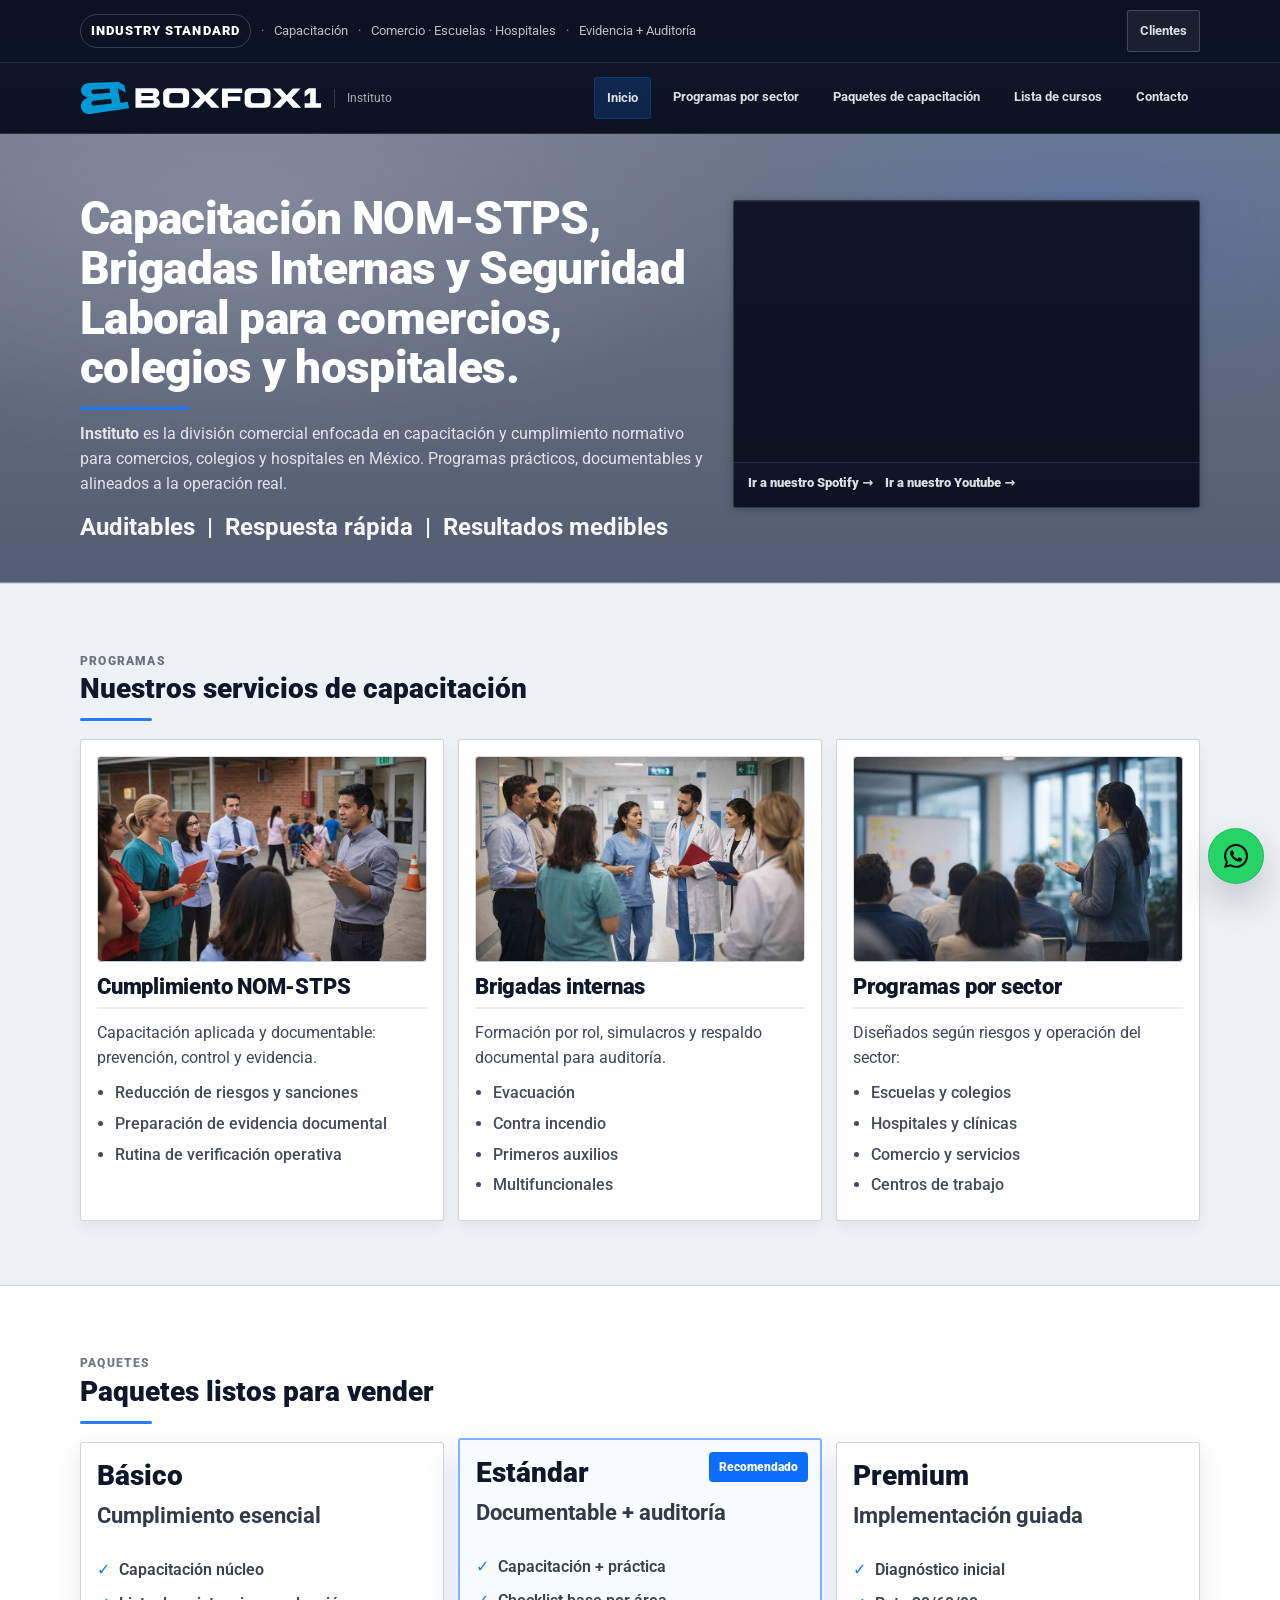
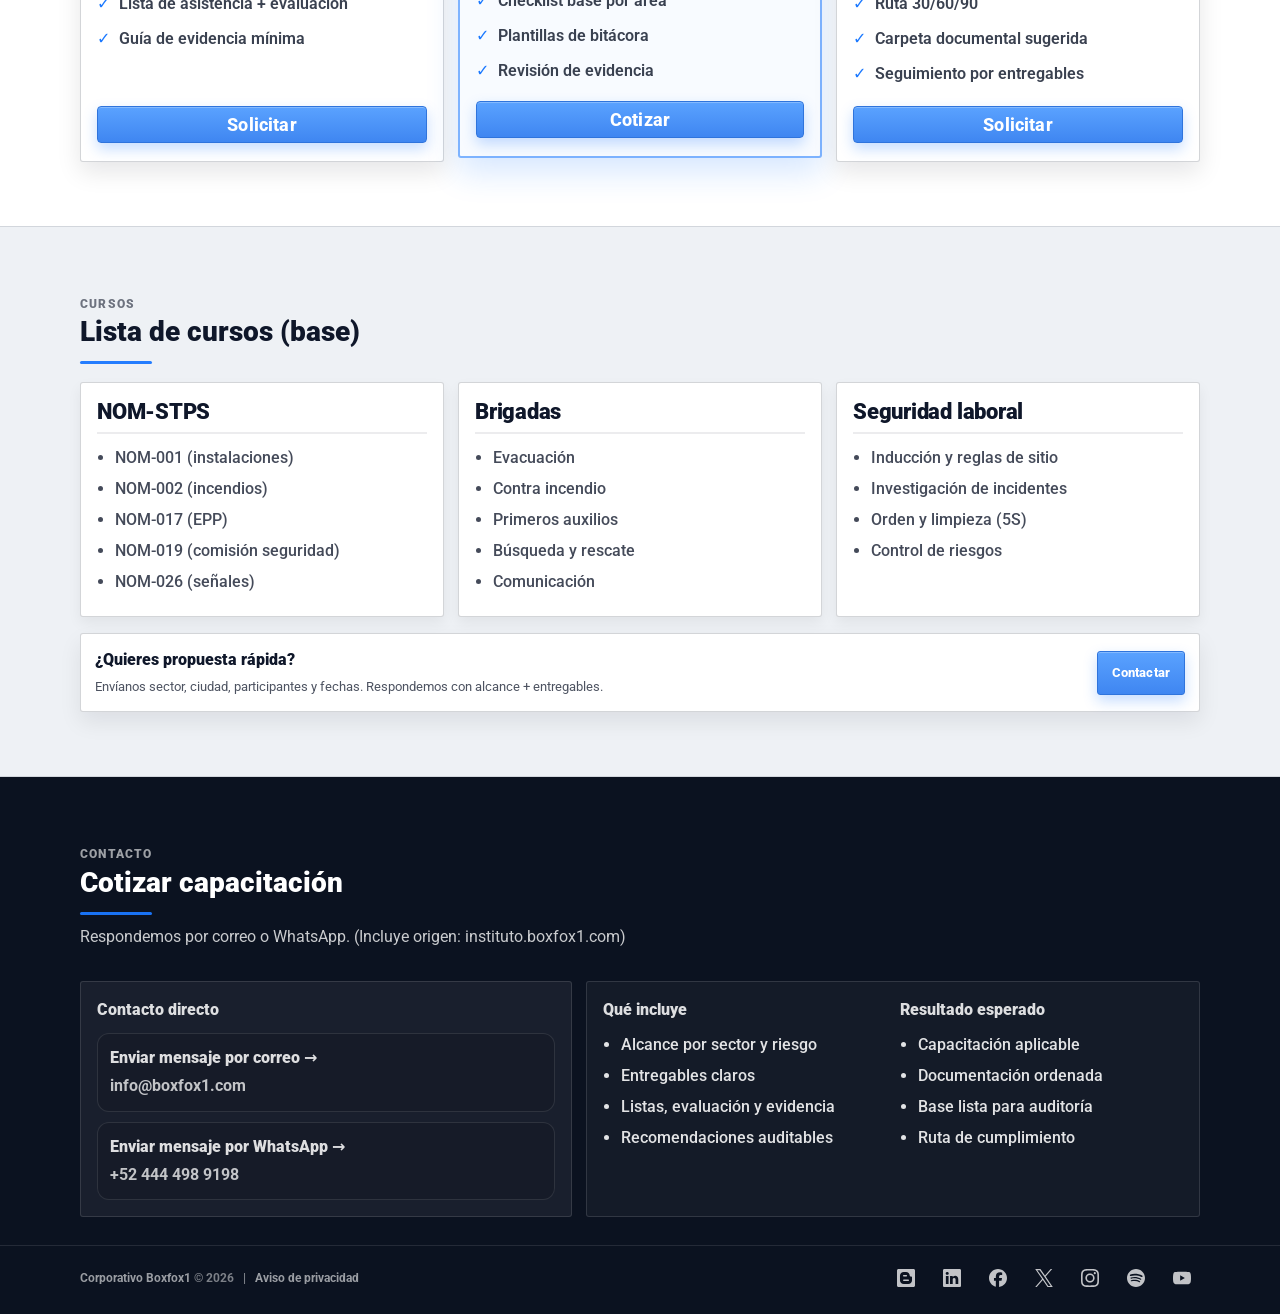
==== commit a5ab877a: "clientes" ====
--- a/index.html
+++ b/index.html
@@ -72,7 +72,14 @@
         <span class="sep" aria-hidden="true">·</span>
         <span class="muted">Evidencia + Auditoría</span>
 
-
+        <a
+          class="nav__link nav__link--soft tira__cta"
+          target="_blank"
+          rel="noopener"
+          href="https://clientes.boxfox1.com"
+        >
+          Clientes
+        </a>
       </div>
     </div>
 
@@ -94,9 +101,13 @@
 
         <nav class="nav" aria-label="Navegación principal">
           <a class="nav__link is-active" href="#inicio">Inicio</a>
-          <a class="nav__link" href="#programas">Programas por sector</a>
-          <a class="nav__link" href="#paquetes">Paquetes de capacitación</a>
-          <a class="nav__link" href="#cursos">Lista de cursos</a>
+          <a class="nav__link" href="programas-por-sector.html"
+            >Programas por sector</a
+          >
+          <a class="nav__link" href="paquetes-de-capacitacion.html"
+            >Paquetes de capacitación</a
+          >
+          <a class="nav__link" href="lista-de-cursos.html">Lista de cursos</a>
           <a class="nav__link" href="#contacto">Contacto</a>
         </nav>
 
@@ -220,7 +231,6 @@
           <header class="seccion__head">
             <div class="label">PROGRAMAS</div>
             <h2 class="h2 h2--line">Nuestros servicios de capacitación</h2>
-
           </header>
 
           <div class="cards3">
@@ -301,7 +311,6 @@
           <header class="seccion__head">
             <div class="label">PAQUETES</div>
             <h2 class="h2 h2--line">Paquetes listos para vender</h2>
-
           </header>
 
           <div class="pricing">
@@ -354,7 +363,6 @@
           <header class="seccion__head">
             <div class="label">CURSOS</div>
             <h2 class="h2 h2--line">Lista de cursos (base)</h2>
-
           </header>
 
           <div class="cards3">
